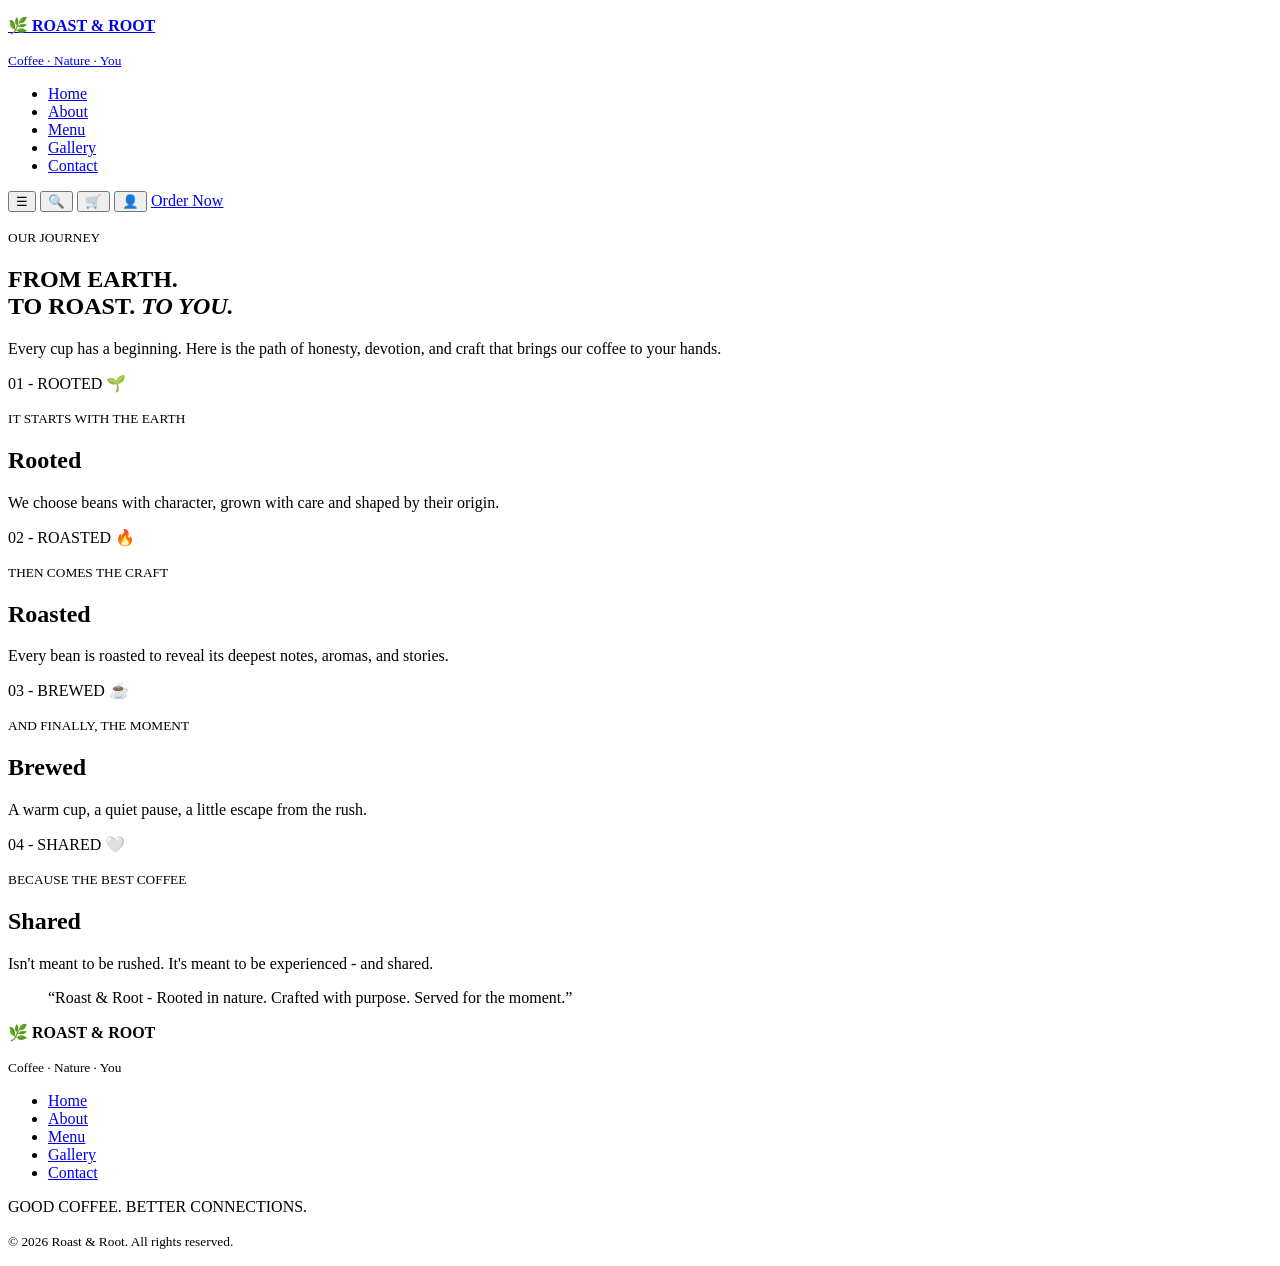
==== pages/about.html @ cae0221d "Complete move pages" ====
<!DOCTYPE html>
<html lang="en">
<head>
    <meta charset="UTF-8">
    <meta name="viewport" content="width=device-width, initial-scale=1.0">
    <title>About Us - Roast & Root</title>
</head>
<body>
    <!-- Header & Navigation -->
    <header>
      <a href="../index.html">
        <p>🌿 <strong>ROAST & ROOT</strong></p>
        <p><small>Coffee · Nature · You</small></p>
      </a>

      <nav>
        <ul>
          <li><a href="../index.html">Home</a></li>
          <li><a href="about.html">About</a></li>
          <li><a href="menu.html">Menu</a></li>
          <li><a href="gallery.html">Gallery</a></li>
          <li><a href="contact.html">Contact</a></li>
        </ul>
      </nav>

      <div>
        <button type="button" aria-label="Open menu">☰</button>
        <button type="button" aria-label="Search">🔍</button>
        <button type="button" aria-label="Cart">🛒</button>
        <button type="button" aria-label="User account">👤</button>
        <a href="menu.html" class="button">Order Now</a>
      </div>
    </header>
    <main>
        <!-- Journey Intro Section -->
        <section>
            <p><small>OUR JOURNEY</small></p>
            <h1>FROM EARTH.<br>TO ROAST. <em>TO YOU.</em></h1>
            <p>Every cup has a beginning. Here is the path of honesty, devotion, and craft that brings our coffee to your hands.</p>
        </section>
    <!-- Cards stages-->
    <section id="pillars">
        <article>
            <header>
                <span>01 - ROOTED</span>
                <span aria-hidden="true">🌱</span>
            </header>
            <p><small>IT STARTS WITH THE EARTH</small></p>
            <h2>Rooted</h2>
            <p>We choose beans with character, grown with care and shaped by their origin.</p>
        </article>
         <article>
            <header>
                <span>02 - ROASTED</span>
                <span aria-hidden="true">🔥</span>
            </header>
            <p><small>THEN COMES THE CRAFT</small></p>
            <h2>Roasted</h2>
            <p>Every bean is roasted to reveal its deepest notes, aromas, and stories.</p>
        </article>
         <article>
            <header>
                <span>03 - BREWED</span>
                <span aria-hidden="true">☕</span>
            </header>
            <p><small>AND FINALLY, THE MOMENT</small></p>
            <h2>Brewed</h2>
            <p>A warm cup, a quiet pause, a little escape from the rush.</p>
        </article>
         <article>
            <header>
                <span>04 - SHARED</span>
                <span aria-hidden="true">🤍</span>
            </header>
            <p><small>BECAUSE THE BEST COFFEE</small></p>
            <h2>Shared</h2>
            <p>Isn't meant to be rushed. It's meant to be experienced - and shared.</p>
        </article>
    </section>
    <!--Quote-->
    <section id="brand-quote">
        <blockquote>
            <p>“Roast &amp; Root - Rooted in nature. Crafted with purpose. Served for the moment.”</p>
        </blockquote>
    </section>
    </main>
    <!-- Global Footer -->
    <footer>
      <div>
        <p>🌿 <strong>ROAST & ROOT</strong></p>
        <p><small>Coffee · Nature · You</small></p>
      </div>

      <ul>
        <li><a href="../index.html">Home</a></li>
        <li><a href="about.html">About</a></li>
        <li><a href="menu.html">Menu</a></li>
        <li><a href="gallery.html">Gallery</a></li>
        <li><a href="contact.html">Contact</a></li>
      </ul>

      <div>
        <p>GOOD COFFEE. BETTER CONNECTIONS.</p>
        <p><small>© 2026 Roast & Root. All rights reserved.</small></p>
      </div>
    </footer>
    
</body>
</html>
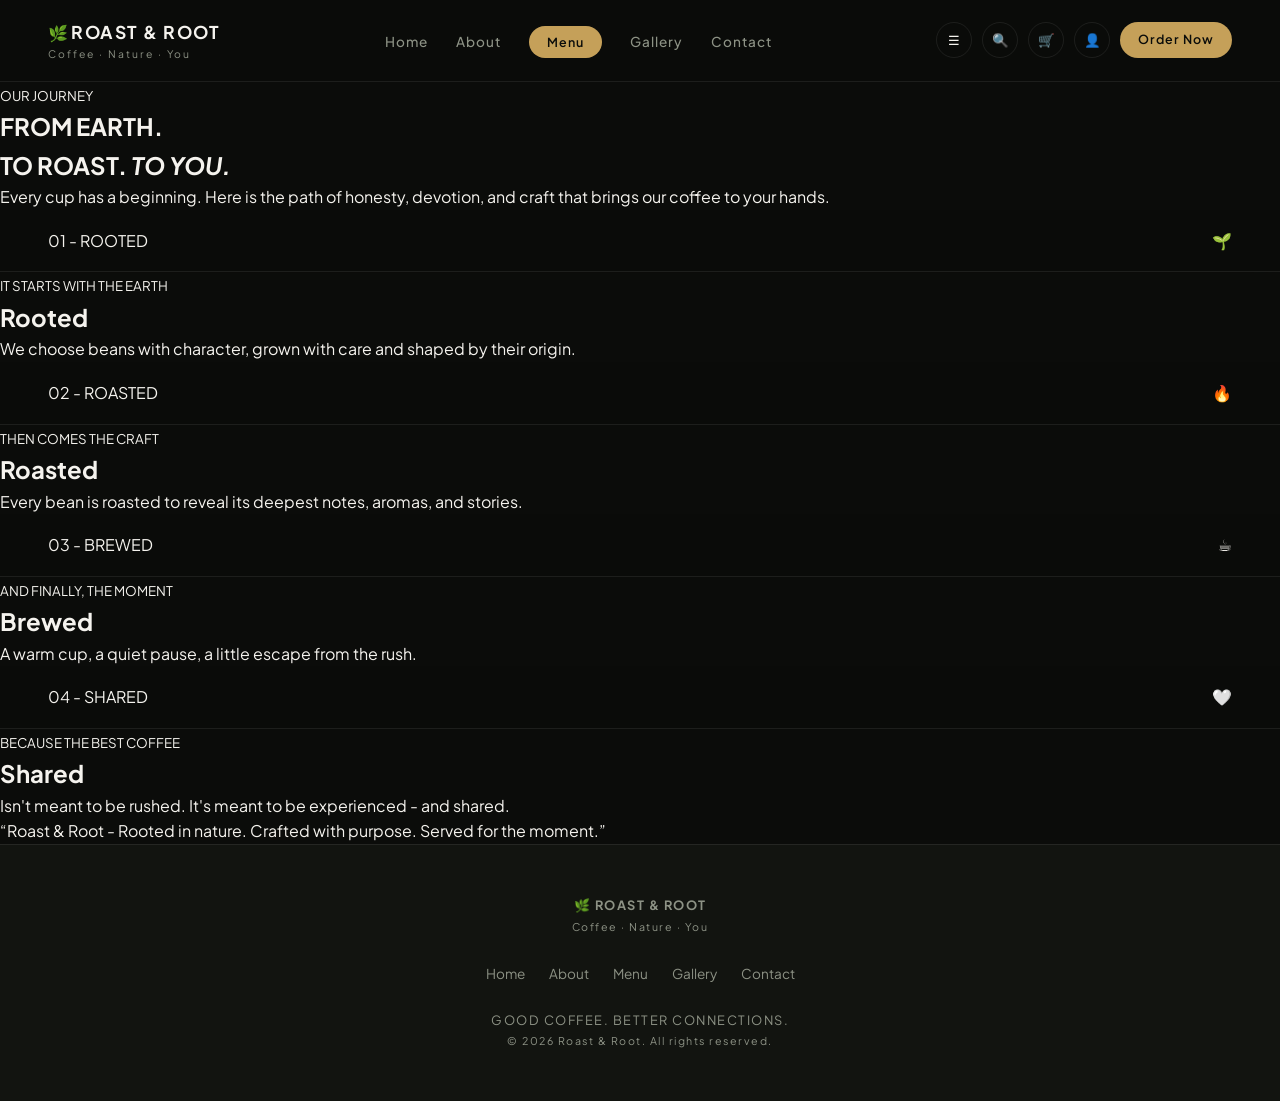
==== commit 056289d5: "Link global.css across all HTML pages" ====
--- a/pages/about.html
+++ b/pages/about.html
@@ -4,6 +4,7 @@
     <meta charset="UTF-8">
     <meta name="viewport" content="width=device-width, initial-scale=1.0">
     <title>About Us - Roast & Root</title>
+    <link rel="stylesheet" href="../styles/global.css">
 </head>
 <body>
     <!-- Header & Navigation -->
--- a/styles/global.css
+++ b/styles/global.css
@@ -0,0 +1,170 @@
+/* ==========================================================================
+   ROAST & ROOT — Global Styles & Design Tokens
+   ========================================================================== */
+
+/* 1. Google Fonts */
+@import url('https://fonts.googleapis.com/css2?family=Cormorant+Garamond:ital,wght@0,400;0,600;0,700;1,400;1,600&family=Plus+Jakarta+Sans:wght@400;500;600;700&display=swap');
+
+:root {
+  --primary-forest: #3f4a2f;       /* Deep Forest Green */
+  --secondary-olive: #7d8752;      /* Olive / Sage */
+  --accent-olive-glow: #6c7849;    /* Highlight Button Green */
+  --accent-gold: #c5a059;          /* Muted Gold / Coffee Warmth */
+  
+  --bg-darker: #0b0c0a;            /* Main Background (Dark) */
+  --card-bg: #121410;              /* Card Background */
+  --border-subtle: rgba(255, 255, 255, 0.08);
+
+  --text-light: #f5f3ee;           /* Warm Ivory */
+  --text-muted: #8d9285;           /* Subtle Gray-Green */
+
+  --font-serif: 'Cormorant Garamond', Georgia, serif;
+  --font-sans: 'Plus Jakarta Sans', system-ui, sans-serif;
+}
+
+* {
+  margin: 0;
+  padding: 0;
+  box-sizing: border-box;
+}
+
+html {
+  scroll-behavior: smooth;
+}
+
+body {
+  background-color: var(--bg-darker);
+  color: var(--text-light);
+  font-family: var(--font-sans);
+  line-height: 1.6;
+  min-height: 100vh;
+  display: flex;
+  flex-direction: column;
+}
+
+/* 4. (Global Header) */
+header {
+  padding: 18px 48px;
+  display: flex;
+  justify-content: space-between;
+  align-items: center;
+  border-bottom: 1px solid var(--border-subtle);
+  background: rgba(11, 12, 10, 0.85);
+  backdrop-filter: blur(14px);
+  position: sticky;
+  top: 0;
+  z-index: 100;
+}
+
+header a {
+  text-decoration: none;
+  color: var(--text-light);
+}
+
+header p strong {
+  font-size: 1.1rem;
+  letter-spacing: 1.5px;
+}
+
+header p small {
+  display: block;
+  font-size: 0.65rem;
+  letter-spacing: 2px;
+  color: var(--text-muted);
+}
+
+header nav ul {
+  display: flex;
+  gap: 28px;
+  list-style: none;
+}
+
+header nav a {
+  color: var(--text-muted);
+  font-size: 0.85rem;
+  font-weight: 500;
+  letter-spacing: 1px;
+  transition: color 0.3s ease;
+}
+
+header nav a:hover {
+  color: var(--text-light);
+}
+
+header div {
+  display: flex;
+  align-items: center;
+  gap: 10px;
+}
+
+header button {
+  background: transparent;
+  border: 1px solid var(--border-subtle);
+  color: var(--text-light);
+  border-radius: 50%;
+  width: 36px;
+  height: 36px;
+  display: inline-flex;
+  align-items: center;
+  justify-content: center;
+  cursor: pointer;
+  transition: all 0.3s ease;
+}
+
+header button:hover {
+  border-color: var(--accent-gold);
+  color: var(--accent-gold);
+}
+
+header a[href*="menu.html"]:last-child {
+  background: var(--accent-gold);
+  color: #0b0c0a;
+  padding: 8px 18px;
+  border-radius: 999px;
+  font-size: 0.78rem;
+  font-weight: 600;
+  letter-spacing: 1px;
+  transition: background 0.3s ease;
+}
+
+header a[href*="menu.html"]:last-child:hover {
+  background: #b8934b;
+}
+
+/* 5. (Global Footer) */
+footer {
+  margin-top: auto;
+  padding: 50px 24px;
+  border-top: 1px solid var(--border-subtle);
+  background: var(--card-bg);
+  text-align: center;
+  display: flex;
+  flex-direction: column;
+  align-items: center;
+  gap: 24px;
+}
+
+footer a {
+  text-decoration: none;
+  color: var(--text-muted);
+  font-size: 0.85rem;
+  transition: color 0.3s ease;
+}
+
+footer a:hover {
+  color: var(--text-light);
+}
+
+footer ul {
+  display: flex;
+  gap: 24px;
+  list-style: none;
+  flex-wrap: wrap;
+  justify-content: center;
+}
+
+footer p {
+  color: var(--text-muted);
+  font-size: 0.8rem;
+  letter-spacing: 1.5px;
+}
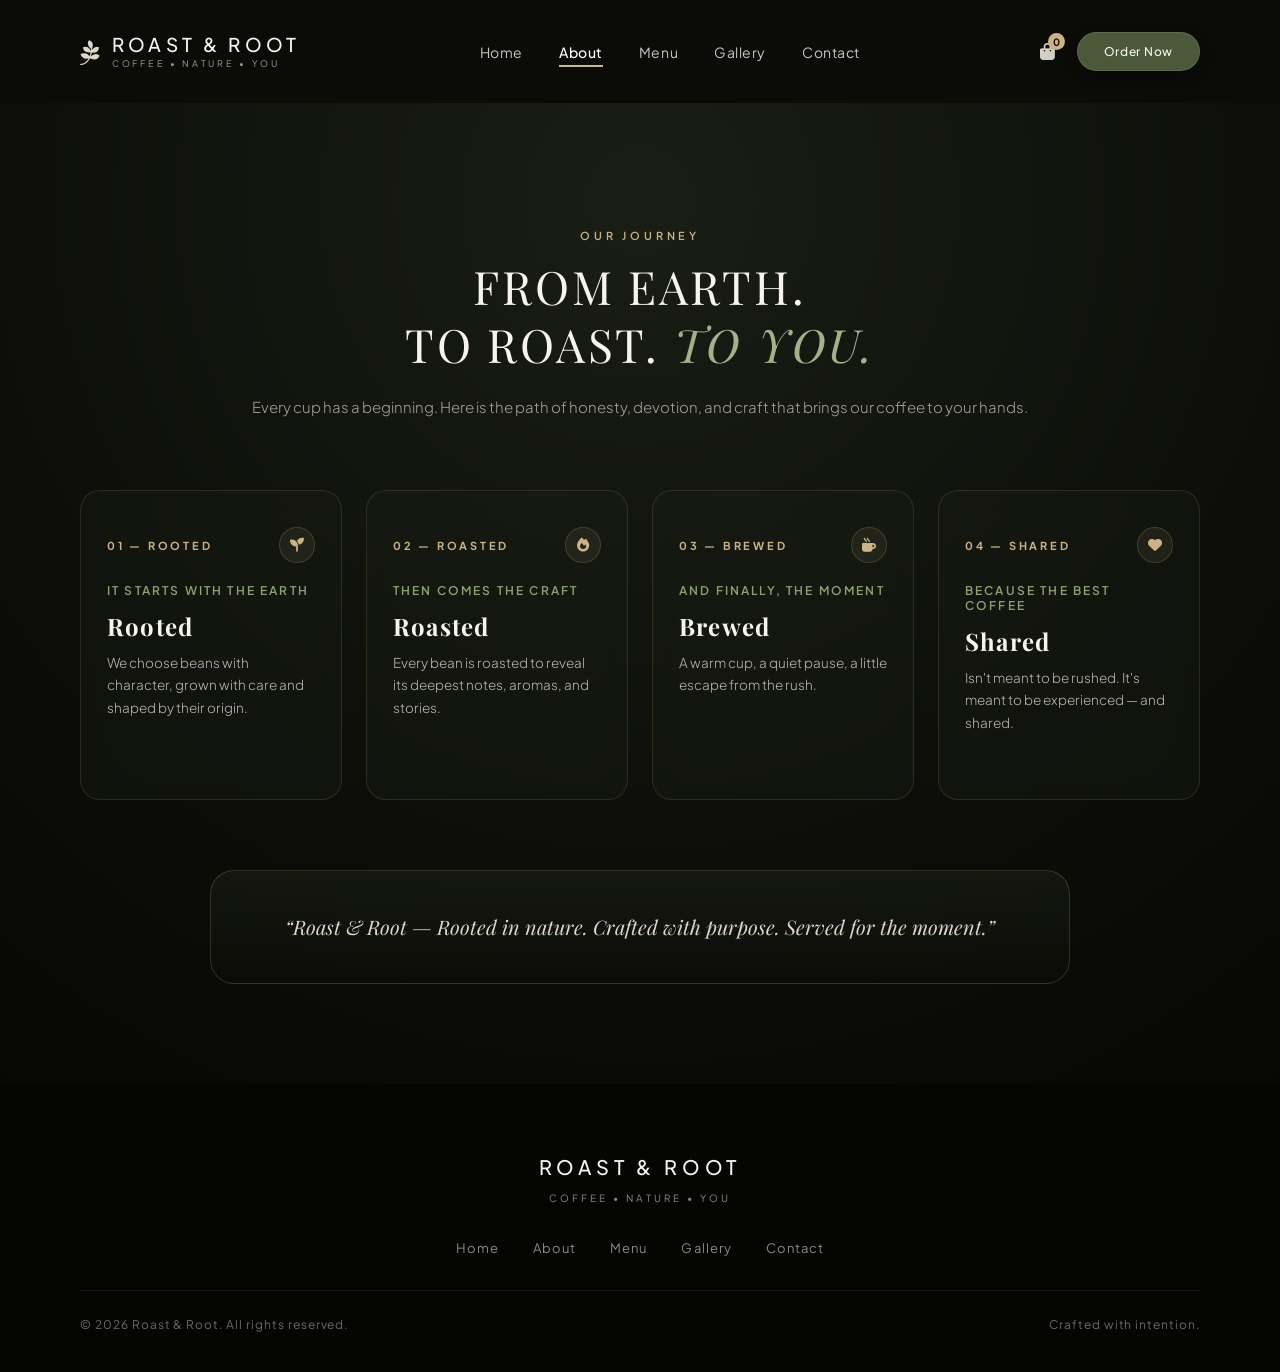
==== commit e6f0b946: "Organize project files into pages and styles, and add updated scripts" ====
--- a/pages/about.html
+++ b/pages/about.html
@@ -1,110 +1,120 @@
 <!DOCTYPE html>
 <html lang="en">
 <head>
-    <meta charset="UTF-8">
-    <meta name="viewport" content="width=device-width, initial-scale=1.0">
-    <title>About Us - Roast & Root</title>
-    <link rel="stylesheet" href="../styles/global.css">
+  <meta charset="UTF-8" />
+  <meta name="viewport" content="width=device-width, initial-scale=1.0" />
+  <title>About Us — Roast & Root</title>
+  <link rel="preconnect" href="https://fonts.googleapis.com">
+  <link rel="preconnect" href="https://fonts.gstatic.com" crossorigin>
+  <link href="https://fonts.googleapis.com/css2?family=Playfair+Display:ital,wght@0,400;0,600;1,400;1,600&family=Plus+Jakarta+Sans:wght@300;400;500;600;700&display=swap" rel="stylesheet">
+  <link rel="stylesheet" href="https://cdnjs.cloudflare.com/ajax/libs/font-awesome/6.4.0/css/all.min.css">
+  <link rel="stylesheet" href="../styles/global.css">
+  <link rel="stylesheet" href="../styles/about.css">
 </head>
 <body>
-    <!-- Header & Navigation -->
-    <header>
-      <a href="../index.html">
-        <p>🌿 <strong>ROAST & ROOT</strong></p>
-        <p><small>Coffee · Nature · You</small></p>
-      </a>
+  <header>
+    <a href="../index.html" class="brand">
+      <div class="brand-logo"><i class="fa-brands fa-pagelines"></i></div>
+      <div class="brand-text">
+        <h2>Roast & Root</h2>
+        <span>Coffee • Nature • You</span>
+      </div>
+    </a>
+    <nav>
+      <a href="../index.html">Home</a>
+      <a href="about.html" class="active">About</a>
+      <a href="menu.html">Menu</a>
+      <a href="gallery.html">Gallery</a>
+      <a href="contact.html">Contact</a>
+    </nav>
+    <div class="header-actions">
+      <div class="cart-trigger-wrapper" onclick="toggleCart()">
+        <i class="fa-solid fa-bag-shopping"></i>
+        <span class="cart-badge" id="cartBadge">0</span>
+      </div>
+      <a href="menu.html" class="btn-order">Order Now</a>
+    </div>
+  </header>
 
-      <nav>
-        <ul>
-          <li><a href="../index.html">Home</a></li>
-          <li><a href="about.html">About</a></li>
-          <li><a href="menu.html">Menu</a></li>
-          <li><a href="gallery.html">Gallery</a></li>
-          <li><a href="contact.html">Contact</a></li>
-        </ul>
-      </nav>
+  <section class="about-section">
+    <div class="section-header">
+      <span class="section-kicker">Our Journey</span>
+      <h2 class="section-title">FROM EARTH. <br />TO ROAST. <span>TO YOU.</span></h2>
+      <p class="section-subtitle">
+        Every cup has a beginning. Here is the path of honesty, devotion, and craft that brings our coffee to your hands.
+      </p>
+    </div>
 
-      <div>
-        <button type="button" aria-label="Open menu">☰</button>
-        <button type="button" aria-label="Search">🔍</button>
-        <button type="button" aria-label="Cart">🛒</button>
-        <button type="button" aria-label="User account">👤</button>
-        <a href="menu.html" class="button">Order Now</a>
+    <div class="journey-grid">
+      <div class="journey-card">
+        <div>
+          <div class="card-top">
+            <span class="step-number">01 — ROOTED</span>
+            <div class="card-icon"><i class="fa-solid fa-seedling"></i></div>
+          </div>
+          <div class="card-subtitle">It starts with the earth</div>
+          <h3 class="card-title">Rooted</h3>
+          <p class="card-desc">We choose beans with character, grown with care and shaped by their origin.</p>
+        </div>
       </div>
-    </header>
-    <main>
-        <!-- Journey Intro Section -->
-        <section>
-            <p><small>OUR JOURNEY</small></p>
-            <h1>FROM EARTH.<br>TO ROAST. <em>TO YOU.</em></h1>
-            <p>Every cup has a beginning. Here is the path of honesty, devotion, and craft that brings our coffee to your hands.</p>
-        </section>
-    <!-- Cards stages-->
-    <section id="pillars">
-        <article>
-            <header>
-                <span>01 - ROOTED</span>
-                <span aria-hidden="true">🌱</span>
-            </header>
-            <p><small>IT STARTS WITH THE EARTH</small></p>
-            <h2>Rooted</h2>
-            <p>We choose beans with character, grown with care and shaped by their origin.</p>
-        </article>
-         <article>
-            <header>
-                <span>02 - ROASTED</span>
-                <span aria-hidden="true">🔥</span>
-            </header>
-            <p><small>THEN COMES THE CRAFT</small></p>
-            <h2>Roasted</h2>
-            <p>Every bean is roasted to reveal its deepest notes, aromas, and stories.</p>
-        </article>
-         <article>
-            <header>
-                <span>03 - BREWED</span>
-                <span aria-hidden="true">☕</span>
-            </header>
-            <p><small>AND FINALLY, THE MOMENT</small></p>
-            <h2>Brewed</h2>
-            <p>A warm cup, a quiet pause, a little escape from the rush.</p>
-        </article>
-         <article>
-            <header>
-                <span>04 - SHARED</span>
-                <span aria-hidden="true">🤍</span>
-            </header>
-            <p><small>BECAUSE THE BEST COFFEE</small></p>
-            <h2>Shared</h2>
-            <p>Isn't meant to be rushed. It's meant to be experienced - and shared.</p>
-        </article>
-    </section>
-    <!--Quote-->
-    <section id="brand-quote">
-        <blockquote>
-            <p>“Roast &amp; Root - Rooted in nature. Crafted with purpose. Served for the moment.”</p>
-        </blockquote>
-    </section>
-    </main>
-    <!-- Global Footer -->
-    <footer>
-      <div>
-        <p>🌿 <strong>ROAST & ROOT</strong></p>
-        <p><small>Coffee · Nature · You</small></p>
+      <div class="journey-card">
+        <div>
+          <div class="card-top">
+            <span class="step-number">02 — ROASTED</span>
+            <div class="card-icon"><i class="fa-solid fa-fire"></i></div>
+          </div>
+          <div class="card-subtitle">Then comes the craft</div>
+          <h3 class="card-title">Roasted</h3>
+          <p class="card-desc">Every bean is roasted to reveal its deepest notes, aromas, and stories.</p>
+        </div>
       </div>
+      <div class="journey-card">
+        <div>
+          <div class="card-top">
+            <span class="step-number">03 — BREWED</span>
+            <div class="card-icon"><i class="fa-solid fa-mug-hot"></i></div>
+          </div>
+          <div class="card-subtitle">And finally, the moment</div>
+          <h3 class="card-title">Brewed</h3>
+          <p class="card-desc">A warm cup, a quiet pause, a little escape from the rush.</p>
+        </div>
+      </div>
+      <div class="journey-card">
+        <div>
+          <div class="card-top">
+            <span class="step-number">04 — SHARED</span>
+            <div class="card-icon"><i class="fa-solid fa-heart"></i></div>
+          </div>
+          <div class="card-subtitle">Because the best coffee</div>
+          <h3 class="card-title">Shared</h3>
+          <p class="card-desc">Isn't meant to be rushed. It's meant to be experienced — and shared.</p>
+        </div>
+      </div>
+    </div>
 
-      <ul>
-        <li><a href="../index.html">Home</a></li>
-        <li><a href="about.html">About</a></li>
-        <li><a href="menu.html">Menu</a></li>
-        <li><a href="gallery.html">Gallery</a></li>
-        <li><a href="contact.html">Contact</a></li>
-      </ul>
+    <div class="about-quote-box">
+      <p>“Roast & Root — Rooted in nature. Crafted with purpose. Served for the moment.”</p>
+    </div>
+  </section>
 
-      <div>
-        <p>GOOD COFFEE. BETTER CONNECTIONS.</p>
-        <p><small>© 2026 Roast & Root. All rights reserved.</small></p>
-      </div>
-    </footer>
-    
+  <footer class="master-footer">
+    <div class="footer-brand">
+      <h3>Roast & Root</h3>
+      <span>COFFEE • NATURE • YOU</span>
+    </div>
+    <div class="footer-nav">
+      <a href="../index.html">Home</a>
+      <a href="about.html">About</a>
+      <a href="menu.html">Menu</a>
+      <a href="gallery.html">Gallery</a>
+      <a href="contact.html">Contact</a>
+    </div>
+    <div class="footer-bottom">
+      <div>&copy; 2026 Roast & Root. All rights reserved.</div>
+      <div>Crafted with intention.</div>
+    </div>
+  </footer>
+
+  <script src="../main.js"></script>
 </body>
 </html>
--- a/styles/global.css
+++ b/styles/global.css
@@ -1,31 +1,8 @@
-/* ==========================================================================
-   ROAST & ROOT — Global Styles & Design Tokens
-   ========================================================================== */
-
-/* 1. Google Fonts */
-@import url('https://fonts.googleapis.com/css2?family=Cormorant+Garamond:ital,wght@0,400;0,600;0,700;1,400;1,600&family=Plus+Jakarta+Sans:wght@400;500;600;700&display=swap');
-
-:root {
-  --primary-forest: #3f4a2f;       /* Deep Forest Green */
-  --secondary-olive: #7d8752;      /* Olive / Sage */
-  --accent-olive-glow: #6c7849;    /* Highlight Button Green */
-  --accent-gold: #c5a059;          /* Muted Gold / Coffee Warmth */
-  
-  --bg-darker: #0b0c0a;            /* Main Background (Dark) */
-  --card-bg: #121410;              /* Card Background */
-  --border-subtle: rgba(255, 255, 255, 0.08);
-
-  --text-light: #f5f3ee;           /* Warm Ivory */
-  --text-muted: #8d9285;           /* Subtle Gray-Green */
-
-  --font-serif: 'Cormorant Garamond', Georgia, serif;
-  --font-sans: 'Plus Jakarta Sans', system-ui, sans-serif;
-}
-
 * {
   margin: 0;
   padding: 0;
   box-sizing: border-box;
+  user-select: none;
 }
 
 html {
@@ -33,138 +10,606 @@
 }
 
 body {
-  background-color: var(--bg-darker);
-  color: var(--text-light);
-  font-family: var(--font-sans);
-  line-height: 1.6;
-  min-height: 100vh;
+  background-color: #0b0c08;
+  color: #f7f4ed;
+  font-family: 'Plus Jakarta Sans', sans-serif;
+  overflow-x: hidden;
+}
+
+/* Header & Nav */
+header {
+  display: flex;
+  justify-content: space-between;
+  align-items: center;
+  padding: 32px 80px;
+}
+
+.brand {
+  display: flex;
+  align-items: center;
+  gap: 12px;
+  cursor: pointer;
+  text-decoration: none;
+}
+
+.brand-logo {
+  color: #dfd8c8;
+  font-size: 26px;
+}
+
+.brand-text h2 {
+  font-size: 19px;
+  letter-spacing: 0.22em;
+  text-transform: uppercase;
+  font-weight: 500;
+  color: #f7f4ed;
+  line-height: 1.1;
+}
+
+.brand-text span {
+  font-size: 9px;
+  letter-spacing: 0.3em;
+  color: #9f9b90;
+  text-transform: uppercase;
+  display: block;
+  margin-top: 3px;
+}
+
+nav {
+  display: flex;
+  align-items: center;
+  gap: 36px;
+}
+
+nav a {
+  color: #c9c5ba;
+  text-decoration: none;
+  font-size: 14px;
+  letter-spacing: 0.04em;
+  transition: color 0.2s ease;
+  position: relative;
+}
+
+nav a.active {
+  color: #ffffff;
+  font-weight: 500;
+}
+
+nav a.active::after {
+  content: '';
+  position: absolute;
+  bottom: -6px;
+  left: 0;
+  width: 100%;
+  height: 1.5px;
+  background-color: #d1b88c;
+}
+
+nav a:hover {
+  color: #ffffff;
+}
+
+.header-actions {
+  display: flex;
+  align-items: center;
+  gap: 22px;
+}
+
+.header-actions i {
+  color: #d4cfc5;
+  font-size: 17px;
+  cursor: pointer;
+  transition: color 0.2s ease;
+}
+
+.header-actions i:hover {
+  color: #d1b88c;
+}
+
+.cart-trigger-wrapper {
+  position: relative;
+  cursor: pointer;
+}
+
+.cart-badge {
+  position: absolute;
+  top: -8px;
+  right: -10px;
+  background-color: #cbb387;
+  color: #0b0c08;
+  font-size: 10px;
+  font-weight: 700;
+  width: 17px;
+  height: 17px;
+  border-radius: 50%;
+  display: flex;
+  align-items: center;
+  justify-content: center;
+}
+
+.btn-order {
+  background-color: #4b583a;
+  color: #f7f4ed;
+  border: 1px solid rgba(255,255,255,0.1);
+  padding: 11px 26px;
+  border-radius: 999px;
+  font-size: 12px;
+  font-weight: 500;
+  letter-spacing: 0.06em;
+  cursor: pointer;
+  box-shadow: 0 4px 15px rgba(0,0,0,0.4);
+  transition: background-color 0.2s ease;
+  text-decoration: none;
+}
+
+.btn-order:hover {
+  background-color: #586844;
+}
+
+/* Master Footer */
+.master-footer {
+  background-color: #050603;
+  padding: 70px 80px 40px;
   display: flex;
   flex-direction: column;
-}
-
-/* 4. (Global Header) */
-header {
-  padding: 18px 48px;
-  display: flex;
-  justify-content: space-between;
-  align-items: center;
-  border-bottom: 1px solid var(--border-subtle);
-  background: rgba(11, 12, 10, 0.85);
-  backdrop-filter: blur(14px);
-  position: sticky;
+  align-items: center;
+  gap: 34px;
+  text-align: center;
+}
+
+.footer-brand h3 {
+  font-family: 'Plus Jakarta Sans', sans-serif;
+  font-size: 20px;
+  letter-spacing: 0.24em;
+  text-transform: uppercase;
+  font-weight: 500;
+  color: #f7f4ed;
+  margin-bottom: 6px;
+}
+
+.footer-brand span {
+  font-size: 10px;
+  letter-spacing: 0.3em;
+  color: #8c887d;
+  text-transform: uppercase;
+}
+
+.footer-nav {
+  display: flex;
+  gap: 34px;
+}
+
+.footer-nav a {
+  color: #8c887d;
+  text-decoration: none;
+  font-size: 13px;
+  letter-spacing: 0.08em;
+  transition: color 0.2s ease;
+}
+
+.footer-nav a:hover {
+  color: #cbb387;
+}
+
+.footer-bottom {
+  width: 100%;
+  max-width: 1280px;
+  border-top: 1px solid rgba(255, 255, 255, 0.06);
+  padding-top: 26px;
+  display: flex;
+  justify-content: space-between;
+  color: #6d6a62;
+  font-size: 12px;
+  letter-spacing: 0.08em;
+}
+
+/* Cart Drawer */
+.cart-backdrop {
+  position: fixed;
+  inset: 0;
+  background: rgba(0, 0, 0, 0.7);
+  backdrop-filter: blur(4px);
+  z-index: 9998;
+  opacity: 0;
+  pointer-events: none;
+  transition: opacity 0.3s ease;
+}
+
+.cart-backdrop.open {
+  opacity: 1;
+  pointer-events: auto;
+}
+
+.cart-drawer {
+  position: fixed;
   top: 0;
-  z-index: 100;
-}
-
-header a {
-  text-decoration: none;
-  color: var(--text-light);
-}
-
-header p strong {
-  font-size: 1.1rem;
-  letter-spacing: 1.5px;
-}
-
-header p small {
+  right: -420px;
+  width: 400px;
+  height: 100vh;
+  background: #11130d;
+  border-left: 1px solid rgba(203, 179, 135, 0.2);
+  z-index: 9999;
+  display: flex;
+  flex-direction: column;
+  justify-content: space-between;
+  transition: right 0.35s cubic-bezier(0.16, 1, 0.3, 1);
+  padding: 30px;
+  box-shadow: -10px 0 40px rgba(0,0,0,0.7);
+}
+
+.cart-drawer.open {
+  right: 0;
+}
+
+.cart-header {
+  display: flex;
+  justify-content: space-between;
+  align-items: center;
+  border-bottom: 1px solid rgba(255, 255, 255, 0.08);
+  padding-bottom: 18px;
+}
+
+.cart-header h3 {
+  font-family: 'Playfair Display', serif;
+  font-size: 24px;
+  color: #f7f4ed;
+}
+
+.close-cart {
+  font-size: 28px;
+  color: #a6a297;
+  cursor: pointer;
+}
+
+.cart-items-list {
+  flex: 1;
+  overflow-y: auto;
+  padding: 20px 0;
+  display: flex;
+  flex-direction: column;
+  gap: 16px;
+}
+
+.cart-item-row {
+  display: flex;
+  justify-content: space-between;
+  align-items: center;
+  background: rgba(255, 255, 255, 0.02);
+  border: 1px solid rgba(255, 255, 255, 0.06);
+  padding: 14px 16px;
+  border-radius: 12px;
+}
+
+.cart-item-info h4 {
+  font-size: 15px;
+  color: #f7f4ed;
+  margin-bottom: 4px;
+}
+
+.cart-item-info span {
+  font-size: 13px;
+  color: #cbb387;
+}
+
+.cart-item-qty {
+  display: flex;
+  align-items: center;
+  gap: 10px;
+}
+
+.qty-btn {
+  background: rgba(203, 179, 135, 0.1);
+  border: 1px solid rgba(203, 179, 135, 0.2);
+  color: #f7f4ed;
+  width: 24px;
+  height: 24px;
+  border-radius: 50%;
+  cursor: pointer;
+  display: flex;
+  align-items: center;
+  justify-content: center;
+  font-size: 12px;
+}
+
+.cart-empty-text {
+  text-align: center;
+  color: #737067;
+  font-size: 14px;
+  margin-top: 40px;
+}
+
+.cart-footer {
+  border-top: 1px solid rgba(255, 255, 255, 0.08);
+  padding-top: 20px;
+}
+
+.cart-total-row {
+  display: flex;
+  justify-content: space-between;
+  align-items: center;
+  margin-bottom: 20px;
+  font-size: 16px;
+}
+
+.cart-total-row strong {
+  color: #cbb387;
+  font-size: 20px;
+}
+
+.btn-checkout {
+  width: 100%;
+  background-color: #4b583a;
+  color: #f7f4ed;
+  border: none;
+  padding: 15px;
+  border-radius: 999px;
+  font-size: 13px;
+  font-weight: 600;
+  letter-spacing: 0.1em;
+  text-transform: uppercase;
+  cursor: pointer;
+  display: flex;
+  align-items: center;
+  justify-content: center;
+  gap: 10px;
+  transition: all 0.3s ease;
+}
+
+.btn-checkout:hover {
+  background-color: #586844;
+}
+
+/* Modals */
+.modal-backdrop {
+  position: fixed;
+  inset: 0;
+  background: rgba(7, 8, 5, 0.85);
+  backdrop-filter: blur(8px);
+  z-index: 10000;
+  display: none;
+  align-items: center;
+  justify-content: center;
+  padding: 20px;
+}
+
+.modal-backdrop.open {
+  display: flex;
+}
+
+.modal-box {
+  background: #151811;
+  border: 1px solid rgba(203, 179, 135, 0.3);
+  border-radius: 20px;
+  width: 100%;
+  max-width: 440px;
+  padding: 28px;
+  box-shadow: 0 20px 50px rgba(0, 0, 0, 0.7);
+  animation: modalScale 0.25s ease-out;
+}
+
+@keyframes modalScale {
+  from { transform: scale(0.95); opacity: 0; }
+  to { transform: scale(1); opacity: 1; }
+}
+
+.modal-header {
+  display: flex;
+  justify-content: space-between;
+  align-items: center;
+  border-bottom: 1px solid rgba(255, 255, 255, 0.08);
+  padding-bottom: 14px;
+  margin-bottom: 20px;
+}
+
+.modal-header h3 {
+  font-family: 'Playfair Display', serif;
+  font-size: 22px;
+  color: #f7f4ed;
+}
+
+.modal-close {
+  font-size: 24px;
+  color: #9f9b90;
+  cursor: pointer;
+}
+
+.custom-group {
+  margin-bottom: 18px;
+}
+
+.custom-group label {
   display: block;
-  font-size: 0.65rem;
-  letter-spacing: 2px;
-  color: var(--text-muted);
-}
-
-header nav ul {
-  display: flex;
-  gap: 28px;
-  list-style: none;
-}
-
-header nav a {
-  color: var(--text-muted);
-  font-size: 0.85rem;
+  font-size: 11px;
+  letter-spacing: 0.15em;
+  text-transform: uppercase;
+  color: #cbb387;
+  margin-bottom: 8px;
+}
+
+.option-pills {
+  display: flex;
+  gap: 8px;
+  flex-wrap: wrap;
+}
+
+.pill {
+  background: rgba(255, 255, 255, 0.04);
+  border: 1px solid rgba(255, 255, 255, 0.12);
+  color: #beb8ab;
+  padding: 8px 14px;
+  border-radius: 999px;
+  font-size: 12px;
+  cursor: pointer;
+  transition: all 0.2s;
+}
+
+.pill.active {
+  background: #4b583a;
+  border-color: #cbb387;
+  color: #f7f4ed;
   font-weight: 500;
-  letter-spacing: 1px;
-  transition: color 0.3s ease;
-}
-
-header nav a:hover {
-  color: var(--text-light);
-}
-
-header div {
-  display: flex;
-  align-items: center;
+}
+
+.custom-price-preview {
+  display: flex;
+  justify-content: space-between;
+  align-items: center;
+  margin: 22px 0 16px;
+  padding-top: 14px;
+  border-top: 1px solid rgba(255, 255, 255, 0.08);
+}
+
+.custom-price-preview strong {
+  color: #cbb387;
+  font-size: 20px;
+}
+
+.btn-confirm-add {
+  width: 100%;
+  background: #4b583a;
+  color: #f7f4ed;
+  border: none;
+  padding: 13px;
+  border-radius: 999px;
+  font-size: 13px;
+  font-weight: 600;
+  letter-spacing: 0.08em;
+  cursor: pointer;
+  transition: background 0.2s;
+}
+
+.btn-confirm-add:hover {
+  background: #586844;
+}
+
+/* Receipt Modal */
+.receipt-card {
+  background: #13160e;
+  border: 1px dashed rgba(203, 179, 135, 0.4);
+  text-align: center;
+  position: relative;
+}
+
+.receipt-header h3 {
+  letter-spacing: 0.2em;
+  font-size: 20px;
+  color: #f7f4ed;
+  margin-top: 8px;
+}
+
+.receipt-header p {
+  font-size: 9px;
+  letter-spacing: 0.3em;
+  color: #8c887d;
+  margin-bottom: 12px;
+}
+
+.receipt-divider {
+  display: block;
+  color: rgba(203, 179, 135, 0.25);
+  letter-spacing: 3px;
+  margin-bottom: 16px;
+}
+
+.receipt-meta {
+  text-align: left;
+  font-size: 12px;
+  color: #beb8ab;
+  line-height: 1.8;
+  margin-bottom: 16px;
+  padding-bottom: 12px;
+  border-bottom: 1px dashed rgba(255, 255, 255, 0.08);
+}
+
+.receipt-meta strong {
+  color: #f7f4ed;
+}
+
+.receipt-items-list {
+  text-align: left;
+  font-size: 13px;
+  color: #dfd8c8;
+  display: flex;
+  flex-direction: column;
+  gap: 8px;
+  margin-bottom: 18px;
+}
+
+.receipt-item-line {
+  display: flex;
+  justify-content: space-between;
+}
+
+.receipt-item-line span.name {
+  color: #c4bfb2;
+  font-weight: 300;
+}
+
+.receipt-total-box {
+  display: flex;
+  justify-content: space-between;
+  align-items: center;
+  padding: 14px 0;
+  border-top: 1px dashed rgba(203, 179, 135, 0.4);
+  border-bottom: 1px dashed rgba(203, 179, 135, 0.4);
+  margin-bottom: 22px;
+  font-size: 15px;
+}
+
+.receipt-total-box strong {
+  color: #cbb387;
+  font-size: 20px;
+}
+
+.receipt-actions {
+  display: flex;
+  flex-direction: column;
   gap: 10px;
 }
 
-header button {
+.btn-whatsapp-order {
+  width: 100%;
+  background-color: #25d366;
+  color: #0b0c08;
+  border: none;
+  padding: 13px;
+  border-radius: 999px;
+  font-size: 13px;
+  font-weight: 600;
+  cursor: pointer;
+  display: flex;
+  align-items: center;
+  justify-content: center;
+  gap: 8px;
+  transition: transform 0.2s, background-color 0.2s;
+}
+
+.btn-whatsapp-order:hover {
+  background-color: #20ba5a;
+  transform: translateY(-1px);
+}
+
+.btn-secondary-receipt {
   background: transparent;
-  border: 1px solid var(--border-subtle);
-  color: var(--text-light);
-  border-radius: 50%;
-  width: 36px;
-  height: 36px;
-  display: inline-flex;
-  align-items: center;
-  justify-content: center;
-  cursor: pointer;
-  transition: all 0.3s ease;
-}
-
-header button:hover {
-  border-color: var(--accent-gold);
-  color: var(--accent-gold);
-}
-
-header a[href*="menu.html"]:last-child {
-  background: var(--accent-gold);
-  color: #0b0c0a;
-  padding: 8px 18px;
+  border: 1px solid rgba(255, 255, 255, 0.15);
+  color: #a6a297;
+  padding: 10px;
   border-radius: 999px;
-  font-size: 0.78rem;
-  font-weight: 600;
-  letter-spacing: 1px;
-  transition: background 0.3s ease;
-}
-
-header a[href*="menu.html"]:last-child:hover {
-  background: #b8934b;
-}
-
-/* 5. (Global Footer) */
-footer {
-  margin-top: auto;
-  padding: 50px 24px;
-  border-top: 1px solid var(--border-subtle);
-  background: var(--card-bg);
-  text-align: center;
-  display: flex;
-  flex-direction: column;
-  align-items: center;
-  gap: 24px;
-}
-
-footer a {
-  text-decoration: none;
-  color: var(--text-muted);
-  font-size: 0.85rem;
-  transition: color 0.3s ease;
-}
-
-footer a:hover {
-  color: var(--text-light);
-}
-
-footer ul {
-  display: flex;
-  gap: 24px;
-  list-style: none;
-  flex-wrap: wrap;
-  justify-content: center;
-}
-
-footer p {
-  color: var(--text-muted);
-  font-size: 0.8rem;
-  letter-spacing: 1.5px;
+  font-size: 12px;
+  cursor: pointer;
+}
+
+.btn-secondary-receipt:hover {
+  color: #f7f4ed;
+  border-color: #cbb387;
+}
+
+@media (max-width: 1024px) {
+  header, .master-footer { padding-left: 30px; padding-right: 30px; }
+}
+
+@media (max-width: 640px) {
+  nav { display: none; }
+  .footer-bottom { flex-direction: column; gap: 12px; }
+  .cart-drawer { width: 100%; right: -100%; }
 }
--- a/styles/about.css
+++ b/styles/about.css
@@ -0,0 +1,150 @@
+.about-section {
+  position: relative;
+  background: radial-gradient(circle at 50% 10%, #1a1e15 0%, #0d0e0a 60%, #070805 100%);
+  padding: 120px 80px 100px;
+  min-height: 80vh;
+}
+
+.section-header {
+  text-align: center;
+  max-width: 780px;
+  margin: 0 auto 70px;
+}
+
+.section-kicker {
+  font-size: 11px;
+  letter-spacing: 0.35em;
+  text-transform: uppercase;
+  color: #cbb387;
+  font-weight: 600;
+  margin-bottom: 16px;
+  display: inline-block;
+}
+
+.section-title {
+  font-family: 'Playfair Display', serif;
+  font-size: 46px;
+  letter-spacing: 0.06em;
+  font-weight: 400;
+  line-height: 1.25;
+  color: #f7f4ed;
+  margin-bottom: 20px;
+}
+
+.section-title span {
+  font-style: italic;
+  color: #a3b18a;
+}
+
+.section-subtitle {
+  font-size: 15px;
+  line-height: 1.8;
+  color: #a6a297;
+  font-weight: 300;
+}
+
+.journey-grid {
+  display: grid;
+  grid-template-columns: repeat(4, 1fr);
+  gap: 24px;
+  max-width: 1280px;
+  margin: 0 auto 70px;
+}
+
+.journey-card {
+  background: rgba(26, 31, 21, 0.4);
+  border: 1px solid rgba(203, 179, 135, 0.15);
+  border-radius: 20px;
+  padding: 36px 26px;
+  backdrop-filter: blur(10px);
+  transition: all 0.35s cubic-bezier(0.16, 1, 0.3, 1);
+  display: flex;
+  flex-direction: column;
+  justify-content: space-between;
+  min-height: 310px;
+}
+
+.journey-card:hover {
+  transform: translateY(-8px);
+  background: rgba(36, 44, 29, 0.6);
+  border-color: rgba(203, 179, 135, 0.45);
+  box-shadow: 0 16px 36px rgba(0, 0, 0, 0.45);
+}
+
+.card-top {
+  display: flex;
+  justify-content: space-between;
+  align-items: center;
+  margin-bottom: 20px;
+}
+
+.step-number {
+  font-size: 11px;
+  letter-spacing: 0.25em;
+  color: #cbb387;
+  font-weight: 700;
+}
+
+.card-icon {
+  width: 36px;
+  height: 36px;
+  border-radius: 50%;
+  background: rgba(203, 179, 135, 0.08);
+  border: 1px solid rgba(203, 179, 135, 0.2);
+  display: flex;
+  align-items: center;
+  justify-content: center;
+  color: #cbb387;
+  font-size: 14px;
+}
+
+.card-title {
+  font-family: 'Playfair Display', serif;
+  font-size: 24px;
+  letter-spacing: 0.05em;
+  margin-bottom: 10px;
+  color: #f7f4ed;
+}
+
+.card-subtitle {
+  font-size: 12px;
+  letter-spacing: 0.18em;
+  text-transform: uppercase;
+  color: #8da173;
+  margin-bottom: 12px;
+  font-weight: 600;
+}
+
+.card-desc {
+  font-size: 13.5px;
+  line-height: 1.65;
+  color: #beb8ab;
+  font-weight: 300;
+}
+
+.about-quote-box {
+  max-width: 860px;
+  margin: 0 auto;
+  text-align: center;
+  padding: 40px 30px;
+  border-radius: 24px;
+  background: linear-gradient(180deg, rgba(75, 88, 58, 0.15) 0%, rgba(13, 14, 10, 0.4) 100%);
+  border: 1px solid rgba(203, 179, 135, 0.2);
+}
+
+.about-quote-box p {
+  font-family: 'Playfair Display', serif;
+  font-size: 20px;
+  font-style: italic;
+  color: #dfd8c8;
+  line-height: 1.6;
+}
+
+@media (max-width: 1024px) {
+  .about-section { padding-left: 30px; padding-right: 30px; }
+  .journey-grid { grid-template-columns: 1fr 1fr; }
+}
+
+@media (max-width: 640px) {
+  .journey-grid { grid-template-columns: 1fr; }
+}
